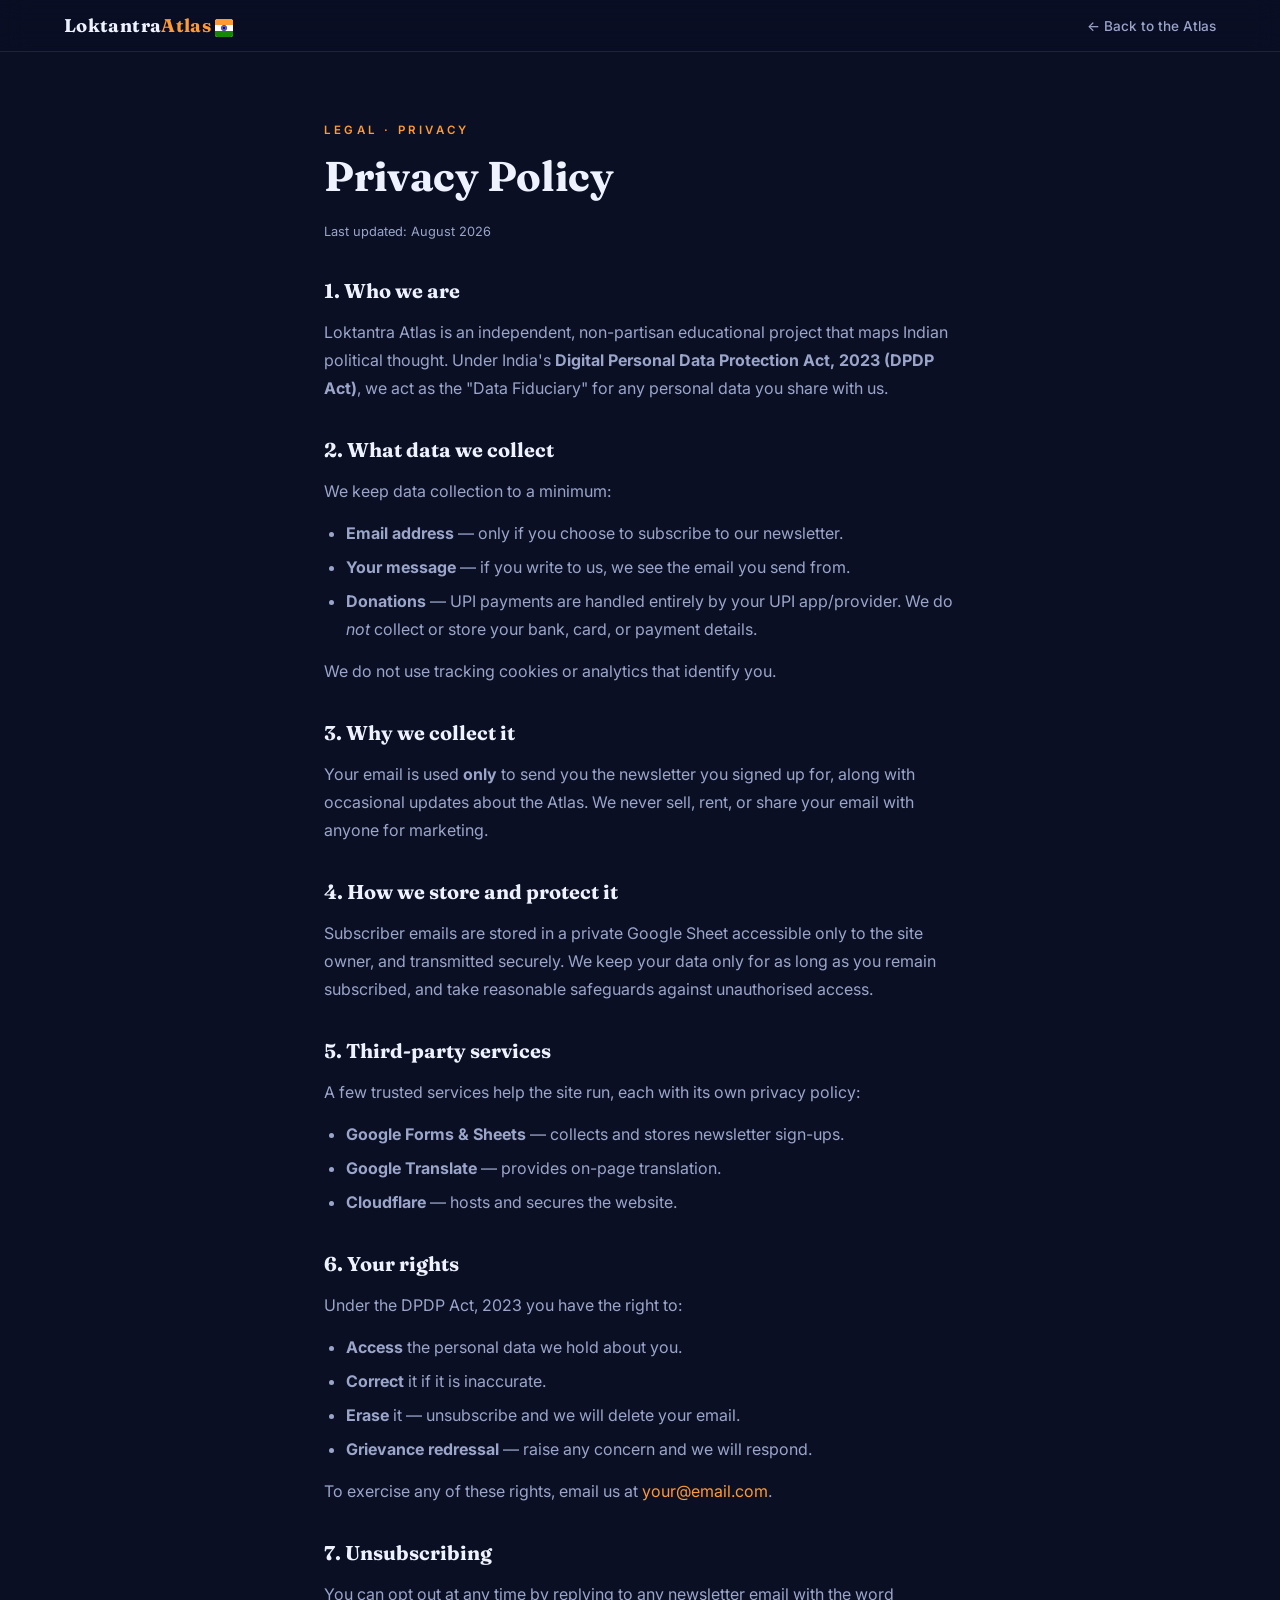
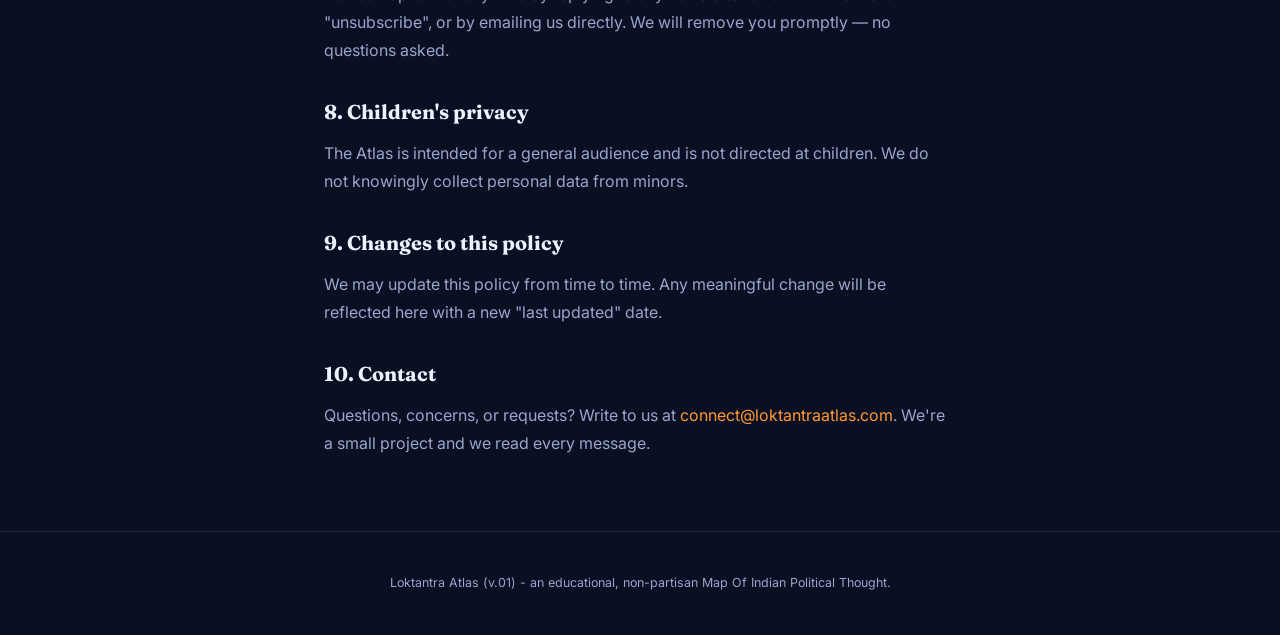
==== privacy.html @ 412d2cef "Add files via upload" ====
<!DOCTYPE html>
<html lang="en">
<head>
  <meta charset="UTF-8">
  <meta name="viewport" content="width=device-width, initial-scale=1.0">
  <title>Privacy Policy — Loktantra Atlas</title>
  <link rel="icon" type="image/svg+xml" href="flag.svg">
  <link rel="preconnect" href="https://fonts.googleapis.com">
  <link href="https://fonts.googleapis.com/css2?family=Fraunces:opsz,wght@9..144,500;9..144,700&family=Inter:wght@400;500;600;700&display=swap" rel="stylesheet">
  <link rel="stylesheet" href="css_style.css">
</head>
<body>

<nav>
  <div class="brand">Loktantra<span>Atlas</span><img src="flag.svg" alt="Indian flag" width="18" height="18"></div>
  <a class="backlink" href="index.html">← Back to the Atlas</a>
</nav>

<main class="privacy">
  <div class="kicker">Legal · Privacy</div>
  <h1>Privacy Policy</h1>
  <p class="updated">Last updated: August 2026</p>

  <h2>1. Who we are</h2>
  <p>Loktantra Atlas is an independent, non-partisan educational project that maps Indian political thought. Under India's <strong>Digital Personal Data Protection Act, 2023 (DPDP Act)</strong>, we act as the "Data Fiduciary" for any personal data you share with us.</p>

  <h2>2. What data we collect</h2>
  <p>We keep data collection to a minimum:</p>
  <ul>
    <li><strong>Email address</strong> — only if you choose to subscribe to our newsletter.</li>
    <li><strong>Your message</strong> — if you write to us, we see the email you send from.</li>
    <li><strong>Donations</strong> — UPI payments are handled entirely by your UPI app/provider. We do <em>not</em> collect or store your bank, card, or payment details.</li>
  </ul>
  <p>We do not use tracking cookies or analytics that identify you.</p>

  <h2>3. Why we collect it</h2>
  <p>Your email is used <strong>only</strong> to send you the newsletter you signed up for, along with occasional updates about the Atlas. We never sell, rent, or share your email with anyone for marketing.</p>

  <h2>4. How we store and protect it</h2>
  <p>Subscriber emails are stored in a private Google Sheet accessible only to the site owner, and transmitted securely. We keep your data only for as long as you remain subscribed, and take reasonable safeguards against unauthorised access.</p>

  <h2>5. Third-party services</h2>
  <p>A few trusted services help the site run, each with its own privacy policy:</p>
  <ul>
    <li><strong>Google Forms &amp; Sheets</strong> — collects and stores newsletter sign-ups.</li>
    <li><strong>Google Translate</strong> — provides on-page translation.</li>
    <li><strong>Cloudflare</strong> — hosts and secures the website.</li>
  </ul>

  <h2>6. Your rights</h2>
  <p>Under the DPDP Act, 2023 you have the right to:</p>
  <ul>
    <li><strong>Access</strong> the personal data we hold about you.</li>
    <li><strong>Correct</strong> it if it is inaccurate.</li>
    <li><strong>Erase</strong> it — unsubscribe and we will delete your email.</li>
    <li><strong>Grievance redressal</strong> — raise any concern and we will respond.</li>
  </ul>
  <p>To exercise any of these rights, email us at <a href="mailto:your@email.com">your@email.com</a>.</p>

  <h2>7. Unsubscribing</h2>
  <p>You can opt out at any time by replying to any newsletter email with the word "unsubscribe", or by emailing us directly. We will remove you promptly — no questions asked.</p>

  <h2>8. Children's privacy</h2>
  <p>The Atlas is intended for a general audience and is not directed at children. We do not knowingly collect personal data from minors.</p>

  <h2>9. Changes to this policy</h2>
  <p>We may update this policy from time to time. Any meaningful change will be reflected here with a new "last updated" date.</p>

  <h2>10. Contact</h2>
  <p>Questions, concerns, or requests? Write to us at <a href="mailto:connect@loktantraatlas.com">connect@loktantraatlas.com</a>. We're a small project and we read every message.</p>
</main>

<footer>
  Loktantra Atlas (v.01) - an educational, non-partisan Map Of Indian Political Thought.
</footer>

</body>
</html>
---- css_style.css ----
/* ============================================================
   STYLE.CSS — all the styling, organised by section.
   To restyle the site, start with DESIGN TOKENS below:
   change the colour values there and the whole site follows.
   ============================================================ */

/* ---------- 1. DESIGN TOKENS (edit colours here) ---------- */
:root{
  --bg:#0a0f24;        /* page background (deep navy) */
  --bg2:#0e1530;       /* unused spare tone */
  --card:#121a3a;      /* card background */
  --ink:#eef2ff;       /* main text colour */
  --muted:#9aa5c9;     /* secondary text colour */
  --saffron:#ff9933;   /* primary accent (Side B, buttons) */
  --green:#2fbf71;     /* secondary accent */
  --blue:#6ea8ff;      /* tertiary accent (Side A) */
  --gold:#ffd166;      /* freedom-era figure colour */
  --line:rgba(255,255,255,.09); /* hairline borders */
}

/* ---------- 2. BASE ---------- */
*{margin:0;padding:0;box-sizing:border-box}
html{scroll-behavior:smooth}
body{font-family:Inter,system-ui,sans-serif;background:var(--bg);color:var(--ink);overflow-x:hidden}
section{padding:90px 5vw;scroll-margin-top:70px} /* scroll-margin keeps headings clear of fixed nav */
h1,h2,h3,.brand{font-family:Fraunces,serif}      /* display font for headings */

/* ---------- 3. NAV ---------- */
nav{position:fixed;inset:0 0 auto 0;display:flex;justify-content:space-between;align-items:center;
  padding:14px 5vw;background:rgba(10,15,36,.72);backdrop-filter:blur(12px);
  border-bottom:1px solid var(--line);z-index:50}
.brand{font-weight:700;font-size:1.15rem;letter-spacing:.02em}
.brand span{color:var(--saffron)}
.brand img{height:18px;width:20px;vertical-align:middle;margin-left:8px;border-radius:3px}
nav ul{display:flex;gap:22px;list-style:none}
nav a{color:var(--muted);text-decoration:none;font-size:.88rem;font-weight:500;transition:.2s}
nav a:hover{color:var(--ink)}
@media(max-width:640px){
  nav{padding:8px 3vw}
  .brand{display:flex;flex-direction:column;align-items:flex-start;line-height:1.15;font-size:1rem}
  .brand span{display:flex;align-items:center}
  .brand img{margin-left:6px;vertical-align:middle}
  nav ul{gap:14px;flex-wrap:wrap;justify-content:center}
  nav a{font-size:.76rem}
  .langwrap select{max-width:92px;font-size:.68rem;padding:5px 7px}
}

/* ---------- 4. HERO ---------- */
header{min-height:94vh;display:grid;place-items:center;text-align:center;position:relative;overflow:hidden;padding:120px 5vw 70px}
.orb{position:absolute;border-radius:50%;filter:blur(95px);opacity:.32;pointer-events:none}
.o1{width:420px;height:420px;background:var(--saffron);top:-120px;left:-100px}
.o2{width:380px;height:380px;background:var(--green);bottom:-120px;right:-80px}
.o3{width:300px;height:300px;background:var(--blue);top:40%;left:60%}
.chakra{position:absolute;width:560px;height:560px;opacity:.14;animation:spin 70s linear infinite;pointer-events:none}
.kicker{color:var(--saffron);letter-spacing:.28em;font-size:.72rem;font-weight:600;text-transform:uppercase}
header h1{font-size:clamp(2.4rem,6vw,4.3rem);line-height:1.08;margin:18px 0 20px;font-weight:700}
.grad{background:linear-gradient(90deg,var(--saffron),#fff 50%,var(--green));-webkit-background-clip:text;background-clip:text;color:transparent}
header p.sub{max-width:720px;margin:0 auto;color:var(--muted);font-size:1.05rem;line-height:1.7}
.cta{display:flex;gap:14px;justify-content:center;margin-top:32px;flex-wrap:wrap}
.btn{padding:13px 26px;border-radius:99px;font-weight:600;font-size:.92rem;text-decoration:none;cursor:pointer;border:none;transition:.2s}
.btn.p{background:linear-gradient(120deg,var(--saffron),#ff7a1a);color:#221200;box-shadow:0 8px 30px rgba(255,153,51,.25)}
.btn.p:hover{transform:translateY(-2px)}
.btn.s{background:transparent;color:var(--ink);border:1px solid var(--line)}
.btn.s:hover{border-color:var(--blue);color:var(--blue)}
.stats{display:flex;gap:14px;justify-content:center;margin-top:44px;flex-wrap:wrap}
.stat{background:rgba(255,255,255,.04);border:1px solid var(--line);border-radius:14px;padding:12px 22px;min-width:120px}
.stat b{display:block;font-size:1.5rem;font-family:Fraunces}
.stat span{font-size:.72rem;color:var(--muted);letter-spacing:.08em;text-transform:uppercase}

/* ---------- FRAMEWORK / THEORY ---------- */
.tgrid{display:grid;grid-template-columns:repeat(auto-fit,minmax(280px,1fr));gap:22px;margin-top:34px}
.tcard{background:var(--card);border:1px solid var(--line);border-radius:18px;padding:26px}
.tcard .tag{display:inline-block;font-size:.68rem;letter-spacing:.06em;text-transform:uppercase;padding:4px 11px;border-radius:99px;border:1px solid var(--line);color:var(--muted);margin-bottom:14px}
.tcard h3{font-size:1.08rem;margin-bottom:12px;font-family:Fraunces;color:var(--ink)}
.tcard p{color:var(--muted);font-size:.9rem;line-height:1.7}
#framework .shead p{max-width:700px;margin:0 auto;text-align:left;line-height:1.8}

/* ---------- 5. SECTION HEADINGS ---------- */
.shead{max-width:820px;margin:0 auto 46px;text-align:center}
.shead h2{font-size:clamp(1.7rem,3.4vw,2.4rem);margin:12px 0}
.shead p{color:var(--muted);line-height:1.7}

/* ---------- 6. DEBATE CARDS ---------- */
.dgrid{display:grid;grid-template-columns:repeat(auto-fit,minmax(340px,1fr));gap:22px;max-width:1240px;margin:auto}
.card{background:var(--card);border:1px solid var(--line);border-radius:18px;padding:24px;transition:.25s}
.card:hover{transform:translateY(-4px);border-color:rgba(255,255,255,.18)}
.dhead{display:flex;gap:14px;align-items:flex-start;margin-bottom:16px}
.dnum{font-family:Fraunces;font-size:1.6rem;color:var(--saffron);opacity:.85}
.dhead h3{font-size:1.15rem}
.dhead p{color:var(--muted);font-size:.85rem;margin-top:3px}
.sides{display:grid;gap:12px}
.side{background:rgba(255,255,255,.03);border:1px solid var(--line);border-radius:12px;padding:14px 16px}
.side.a{border-left:3px solid var(--blue)}     /* blue edge = Side A */
.side.b{border-left:3px solid var(--saffron)}  /* saffron edge = Side B */
.side h4{font-size:.85rem;margin-bottom:8px;display:flex;align-items:center;gap:8px}
.side.a h4::before{content:"";width:8px;height:8px;border-radius:50%;background:var(--blue)}
.side.b h4::before{content:"";width:8px;height:8px;border-radius:50%;background:var(--saffron)}
.side ul{list-style:none}
.side li{color:var(--muted);font-size:.8rem;line-height:1.55;padding:3px 0 3px 16px;position:relative}
.side li::before{content:"•";position:absolute;left:4px;top:3px;font-size:.8rem;line-height:1.55}
.side.a li::before{color:var(--blue)}      /* blue bullets on the blue side */
.side.b li::before{color:var(--saffron)}   /* saffron bullets on the saffron side */


/* per-debate spectrum bar: gradient runs from Side A (blue) to Side B (saffron) */
.barlabels{display:flex;justify-content:space-between;font-size:.68rem;color:var(--muted);margin:14px 2px 6px;text-transform:uppercase;letter-spacing:.06em}
.bar{height:10px;border-radius:99px;position:relative;background:linear-gradient(90deg,#60b9e5,#c68119)}
.dot{position:absolute;top:50%;width:15px;height:15px;border-radius:50%;transform:translate(-50%,-50%);border:2px solid var(--bg);cursor:default;transition:.15s}
.dot:hover{transform:translate(-50%,-50%) scale(1.35)}
/* bigger touch targets on phones */
@media (pointer:coarse){.dot{width:20px;height:20px}
}

/* ---------- 7. THE MAP / COMPASS ---------- */
.mapwrap{display:grid;grid-template-columns:1.3fr .75fr;gap:24px;max-width:1240px;margin:auto}
@media(max-width:980px){.mapwrap{grid-template-columns:1fr}}
.mapbox{padding:14px}
svg#compass{width:100%;height:auto;display:block}
svg#compass text{font-family:Inter;user-select:none}
/* .pt = a mappable point; transform-box lets the pop-in animation scale from its own centre */
#compass .pt{cursor:pointer;transform-box:fill-box;transform-origin:center}
.panel{display:flex;flex-direction:column;gap:16px}
#detail{min-height:210px}
#detail h3{font-size:1.3rem;margin-bottom:10px}
#detail p{color:var(--muted);font-size:.88rem;line-height:1.65;margin-top:10px}
.chips{display:flex;flex-wrap:wrap;gap:8px}
.chip{font-size:.7rem;padding:5px 11px;border-radius:99px;border:1px solid var(--line);color:var(--ink);background:rgba(255,255,255,.05)}
.togs{display:flex;gap:10px;flex-wrap:wrap}
.tog{display:flex;align-items:center;gap:8px;font-size:.8rem;color:var(--muted);cursor:pointer;border:1px solid var(--line);padding:8px 14px;border-radius:99px}
.tog input{accent-color:var(--saffron)}
.legend{display:flex;flex-wrap:wrap;gap:10px 16px;font-size:.75rem;color:var(--muted)}
.legend i{width:10px;height:10px;border-radius:50%;display:inline-block;margin-right:6px}
.method{max-width:1240px;margin:22px auto 0;color:var(--muted);font-size:.75rem;text-align:center;line-height:1.7}
.method code{color:var(--gold)}
#tip{position:fixed;z-index:60;background:rgba(13,20,48,.96);border:1px solid var(--line);padding:8px 13px;border-radius:10px;font-size:.78rem;pointer-events:none;opacity:0;transition:opacity .12s;max-width:240px}
#tip b{display:block}#tip span{color:var(--muted);font-size:.7rem}

/* ---------- 8. DONATE ---------- */
.doncard{max-width:780px;margin:auto;border-radius:22px;padding:40px 34px;text-align:center;
  background:linear-gradient(var(--card),var(--card)) padding-box,
  linear-gradient(120deg,var(--saffron),var(--green)) border-box;
  border:1.5px solid transparent}
.doncard h2{font-size:1.8rem;margin-bottom:10px}
.doncard>p{color:var(--muted);max-width:520px;margin:0 auto 26px;line-height:1.7}
.amts{display:flex;gap:10px;justify-content:center;flex-wrap:wrap;margin-bottom:16px}
.amt{padding:10px 20px;border-radius:99px;border:1px solid var(--line);background:rgba(255,255,255,.05);color:var(--ink);cursor:pointer;font-weight:600;transition:.15s}
.amt.on{background:var(--saffron);color:#221200;border-color:var(--saffron)}
.custom{display:flex;gap:10px;justify-content:center;align-items:center;margin-bottom:22px;flex-wrap:wrap}
.custom input{background:rgba(255,255,255,.06);border:1px solid var(--line);border-radius:99px;padding:11px 18px;color:var(--ink);width:150px;font-size:.95rem;outline:none}
.custom input:focus{border-color:var(--saffron)}
.upirow{margin-top:18px;font-size:.8rem;color:var(--muted)}
.upirow code{background:rgba(255,255,255,.07);padding:4px 10px;border-radius:8px;color:var(--gold)}
.upirow button{background:none;border:none;color:var(--blue);cursor:pointer;font-size:.78rem;margin-left:8px}
/* UPI copy row — visible and styled */
.upirow{margin-top:20px;font-size:.82rem;color:var(--muted);display:flex;align-items:center;justify-content:center;gap:10px;flex-wrap:wrap}
.upirow code{background:rgba(255,255,255,.08);padding:9px 16px;border-radius:8px;color:var(--gold);font-size:.92rem;letter-spacing:.02em;user-select:all}
.upirow button{background:var(--saffron);color:#221200;border:none;padding:9px 18px;border-radius:99px;font-weight:600;font-size:.8rem;cursor:pointer;transition:.2s}
.upirow button:hover{transform:translateY(-1px)}
.trustnote{margin-top:16px;font-size:.75rem;color:var(--muted);max-width:460px;margin-left:auto;margin-right:auto}
/* QR code for desktop users */
.qrwrap{display:flex;flex-direction:column;align-items:center;gap:8px;margin-top:22px}
#qr{background:#fff;padding:12px;border-radius:14px;width:200px;height:200px}
.qrnote{font-size:.72rem;color:var(--muted)}

/* Copy UPI ID box */
.upi-copy-box{margin-top:0;margin-bottom:26px;background:rgba(255,255,255,.04);border:1px solid var(--line);border-radius:12px;padding:18px 22px;text-align:center}
.upi-label{font-size:.78rem;color:var(--muted);margin-bottom:10px;text-transform:uppercase;letter-spacing:.05em}
.upi-row{display:flex;align-items:center;justify-content:center;gap:12px;flex-wrap:wrap}
.upi-display{background:rgba(255,255,255,.08);padding:10px 16px;border-radius:8px;font-size:1rem;color:var(--gold);letter-spacing:.02em;user-select:all}
.copy-btn{background:var(--saffron);color:#221200;border:none;padding:10px 18px;border-radius:99px;font-weight:600;font-size:.85rem;cursor:pointer;transition:.2s}
.copy-btn:hover{transform:translateY(-1px);box-shadow:0 4px 12px rgba(255,153,51,.3)}
.copy-btn.copied{background:var(--green);color:#0a2410}
.upi-instruction{font-size:.72rem;color:var(--muted);margin-top:12px}

/* Custom amount hint */
.custom-hint{font-size:.72rem;color:var(--muted)}

/* QR Code */
.qrwrap{display:flex;flex-direction:column;align-items:center;gap:8px;margin-top:26px}
#qr{background:#fff;padding:12px;border-radius:14px;width:200px;height:200px}
.qrnote{font-size:.72rem;color:var(--muted)}

/* Trust note */
.trustnote{margin-top:24px;font-size:.75rem;color:var(--muted);max-width:480px;margin-left:auto;margin-right:auto;line-height:1.6}

/* ---------- 9. FOOTER ---------- */
footer{padding:40px 5vw;border-top:1px solid var(--line);text-align:center;color:var(--muted);font-size:.78rem;line-height:1.8}

/* ---------- 10. ANIMATIONS ---------- */
.reveal{opacity:0;transform:translateY(26px);transition:.7s ease}  /* scroll-reveal start state */
.reveal.on{opacity:1;transform:none}                                /* …and end state */
@keyframes spin{to{transform:rotate(360deg)}}                       /* hero chakra */
@keyframes pop{from{opacity:0;transform:scale(0)}to{opacity:1;transform:scale(1)}} /* map points */

/* ---------- 11. Language dropdown (Google translate.goog proxy) ---------- */
$('#langSel').addEventListener('change', e => {
  const lang = e.target.value;
  if (!lang) return;

  // English = just go to the original site
  if (lang === 'en') { location.href = SITE.url; return; }

  // Build Google's translated copy of the live site
  const base = new URL(SITE.url);
  const proxyHost = base.hostname.replace(/\./g, '-') + '.translate.goog';
  location.href = 'https://' + proxyHost + base.pathname +
    '?_x_tr_sl=en&_x_tr_tl=' + lang + '&_x_tr_hl=en';
});
/* ---------- LANGUAGE DROPDOWN ---------- */
.langwrap{display:flex;align-items:center;gap:6px}
.langicon{font-size:.9rem}
.langwrap select{
  background:var(--card);color:var(--ink);border:1px solid var(--line);
  border-radius:99px;padding:7px 12px;font-size:.8rem;font-family:Inter;
  outline:none;cursor:pointer;transition:.2s}
.langwrap select:hover{border-color:var(--saffron)}
@media(max-width:640px){.langwrap select{max-width:104px;font-size:.72rem;padding:6px 8px}}

/* ---------- CONNECT / NEWSLETTER ---------- */
.connect-card{max-width:640px;margin:auto;background:var(--card);border:1px solid var(--line);border-radius:18px;padding:32px;text-align:center}
.newsletter h3{font-size:1.15rem;margin-bottom:14px;font-family:Fraunces}
.nl-row{display:flex;gap:10px;justify-content:center;max-width:460px;margin:0 auto}
.nl-row input{flex:1;background:rgba(255,255,255,.06);border:1px solid var(--line);border-radius:99px;padding:12px 18px;color:var(--ink);font-family:Inter;font-size:.9rem;outline:none}
.nl-row input:focus{border-color:var(--saffron)}
.nl-note{margin:10px auto 20px;font-size:.72rem;color:var(--muted);max-width:460px;line-height:1.5}
.connect-divider{height:1px;background:var(--line);margin:26px 0}
.contact-line{display:flex;align-items:center;justify-content:center;gap:12px;flex-wrap:wrap;font-size:.88rem;color:var(--muted)}
.contact-email{color:var(--gold);text-decoration:none;font-weight:600}
.contact-email:hover{text-decoration:underline}
.copy-mail{background:var(--saffron);color:#221200;border:none;padding:7px 16px;border-radius:99px;font-weight:600;font-size:.75rem;cursor:pointer;transition:.2s}
.copy-mail:hover{transform:translateY(-1px)}
@media(max-width:640px){.nl-row{flex-direction:column}}

.debate-legend{
  flex-direction: row !important;
  justify-content: center !important;
  flex-wrap: wrap;
  gap: 18px;
  margin: 0 auto 30px;
  max-width: 800px;
  opacity: 1 !important; /* Just in case! */
  transform: none !important; 
}

.brand img{margin-left:3px}

/* ---------- PRIVACY PAGE ---------- */
.backlink{color:var(--muted);text-decoration:none;font-size:.85rem}
.backlink:hover{color:var(--ink)}
.privacy{max-width:760px;margin:0 auto;padding:120px 5vw 60px;color:var(--muted);line-height:1.75}
.privacy h1{font-family:Fraunces;font-size:clamp(1.9rem,4vw,2.6rem);color:var(--ink);margin-bottom:8px}
.privacy .updated{font-size:.8rem;margin-bottom:30px}
.privacy h2{font-family:Fraunces;font-size:1.25rem;color:var(--ink);margin:30px 0 10px}
.privacy p{margin-bottom:14px}
.privacy ul{margin:0 0 14px 22px}
.privacy li{margin-bottom:6px}
.privacy a{color:var(--saffron);text-decoration:none}
.privacy a:hover{text-decoration:underline}
.cookie-note{font-size:.72rem;opacity:.75;margin-top:10px}

/* ---------- CONSENT CHECKBOX ---------- */
.consent{display:flex;align-items:flex-start;gap:10px;margin:14px auto 0;max-width:460px;font-size:.78rem;color:var(--muted);text-align:left;cursor:pointer}
.consent input{margin-top:2px;accent-color:var(--saffron)}
.consent a{color:var(--saffron);text-decoration:none}
.consent a:hover{text-decoration:underline}
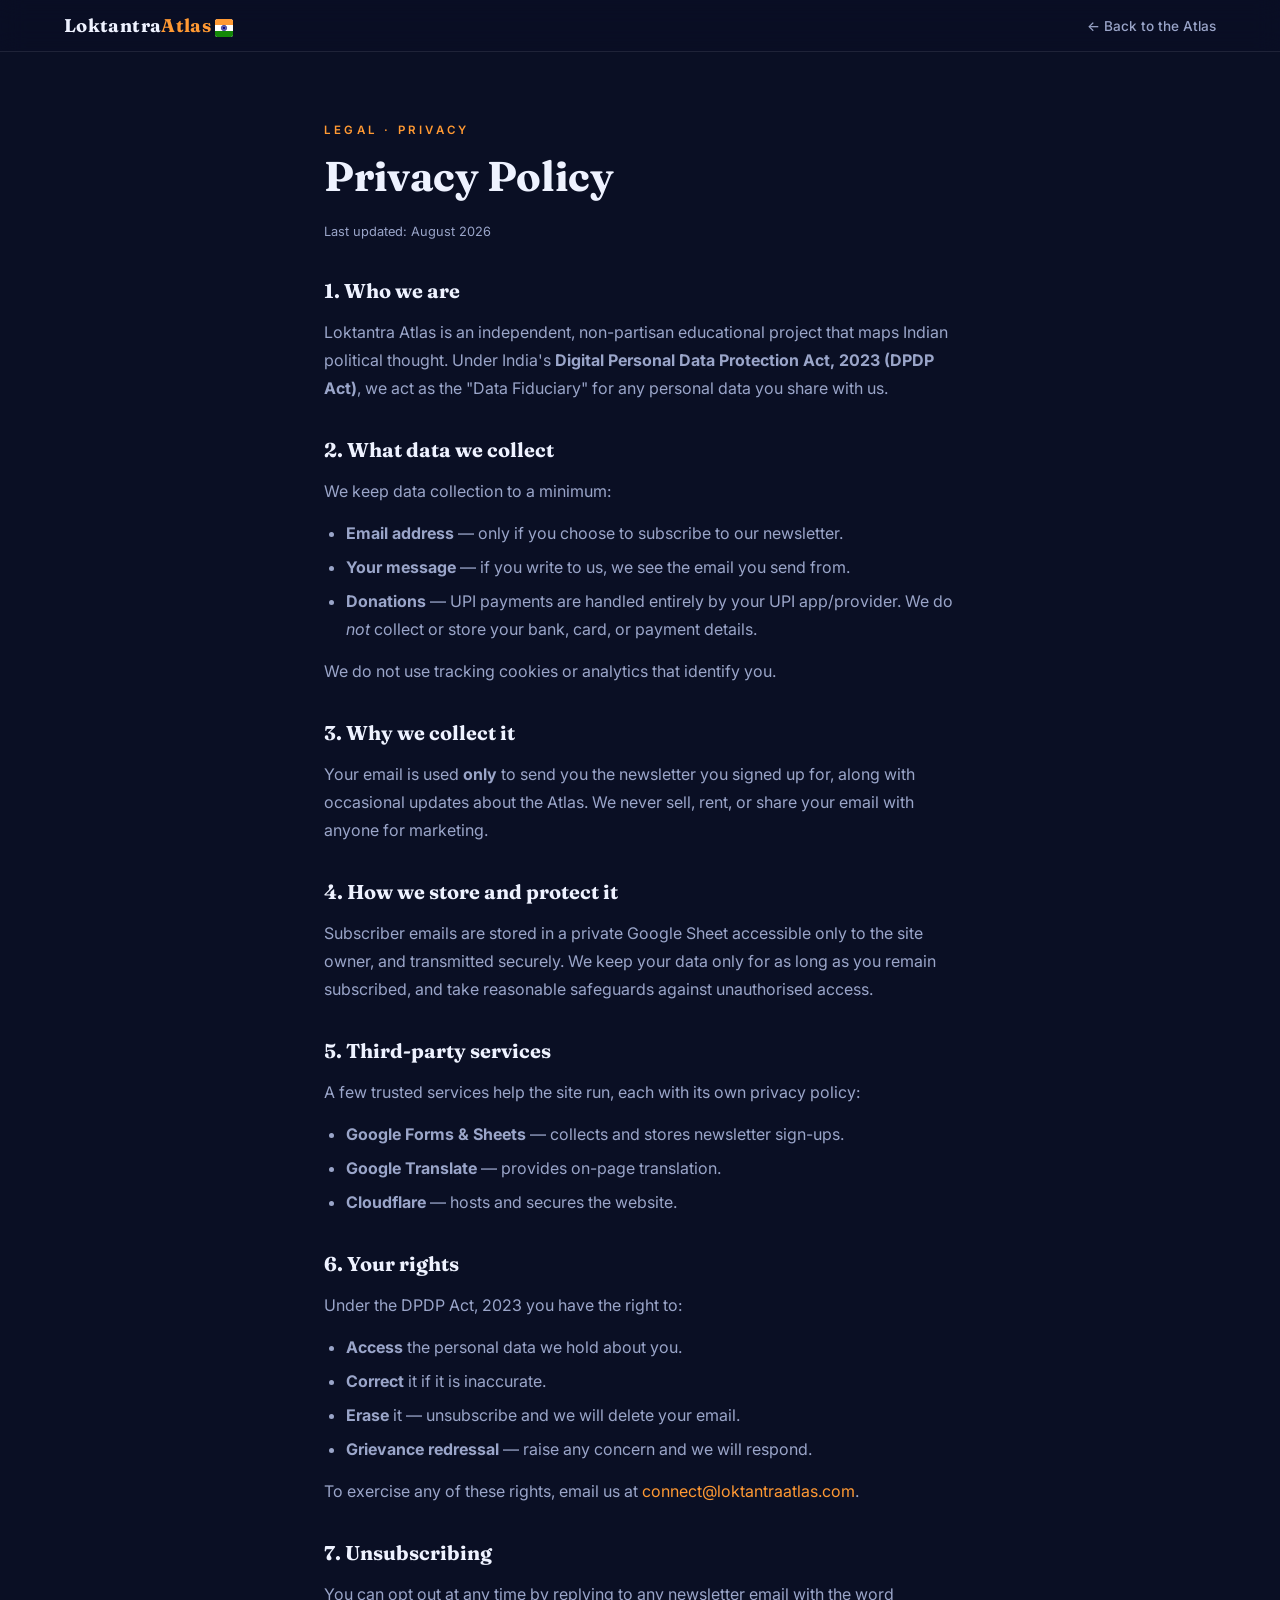
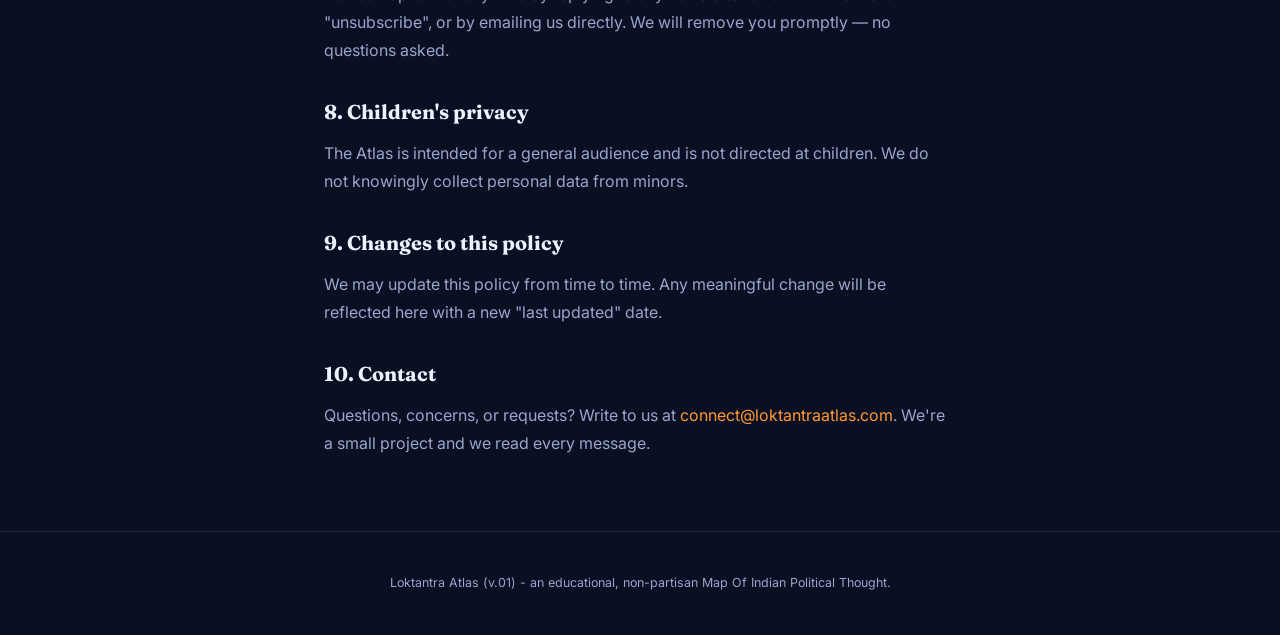
==== commit 5ae7193f: "Update privacy.html" ====
--- a/privacy.html
+++ b/privacy.html
@@ -55,7 +55,7 @@
     <li><strong>Erase</strong> it — unsubscribe and we will delete your email.</li>
     <li><strong>Grievance redressal</strong> — raise any concern and we will respond.</li>
   </ul>
-  <p>To exercise any of these rights, email us at <a href="mailto:your@email.com">your@email.com</a>.</p>
+  <p>To exercise any of these rights, email us at <a href="mailto:connect@loktantraatlas.com">connect@loktantraatlas.com</a>.</p>
 
   <h2>7. Unsubscribing</h2>
   <p>You can opt out at any time by replying to any newsletter email with the word "unsubscribe", or by emailing us directly. We will remove you promptly — no questions asked.</p>
@@ -75,4 +75,4 @@
 </footer>
 
 </body>
-</html>+</html>
--- a/css_style.css
+++ b/css_style.css
@@ -263,4 +263,8 @@
 .consent{display:flex;align-items:flex-start;gap:10px;margin:14px auto 0;max-width:460px;font-size:.78rem;color:var(--muted);text-align:left;cursor:pointer}
 .consent input{margin-top:2px;accent-color:var(--saffron)}
 .consent a{color:var(--saffron);text-decoration:none}
-.consent a:hover{text-decoration:underline}+.consent a:hover{text-decoration:underline}
+
+/* ---- hero typography tune ---- */
+.kicker.big{font-size:2.05rem;letter-spacing:.16em}
+.tagline{font-family:Fraunces,serif;font-weight:600;font-size:clamp(1.15rem,2.6vw,1.55rem);color:var(--saffron);margin:16px 0 10px}
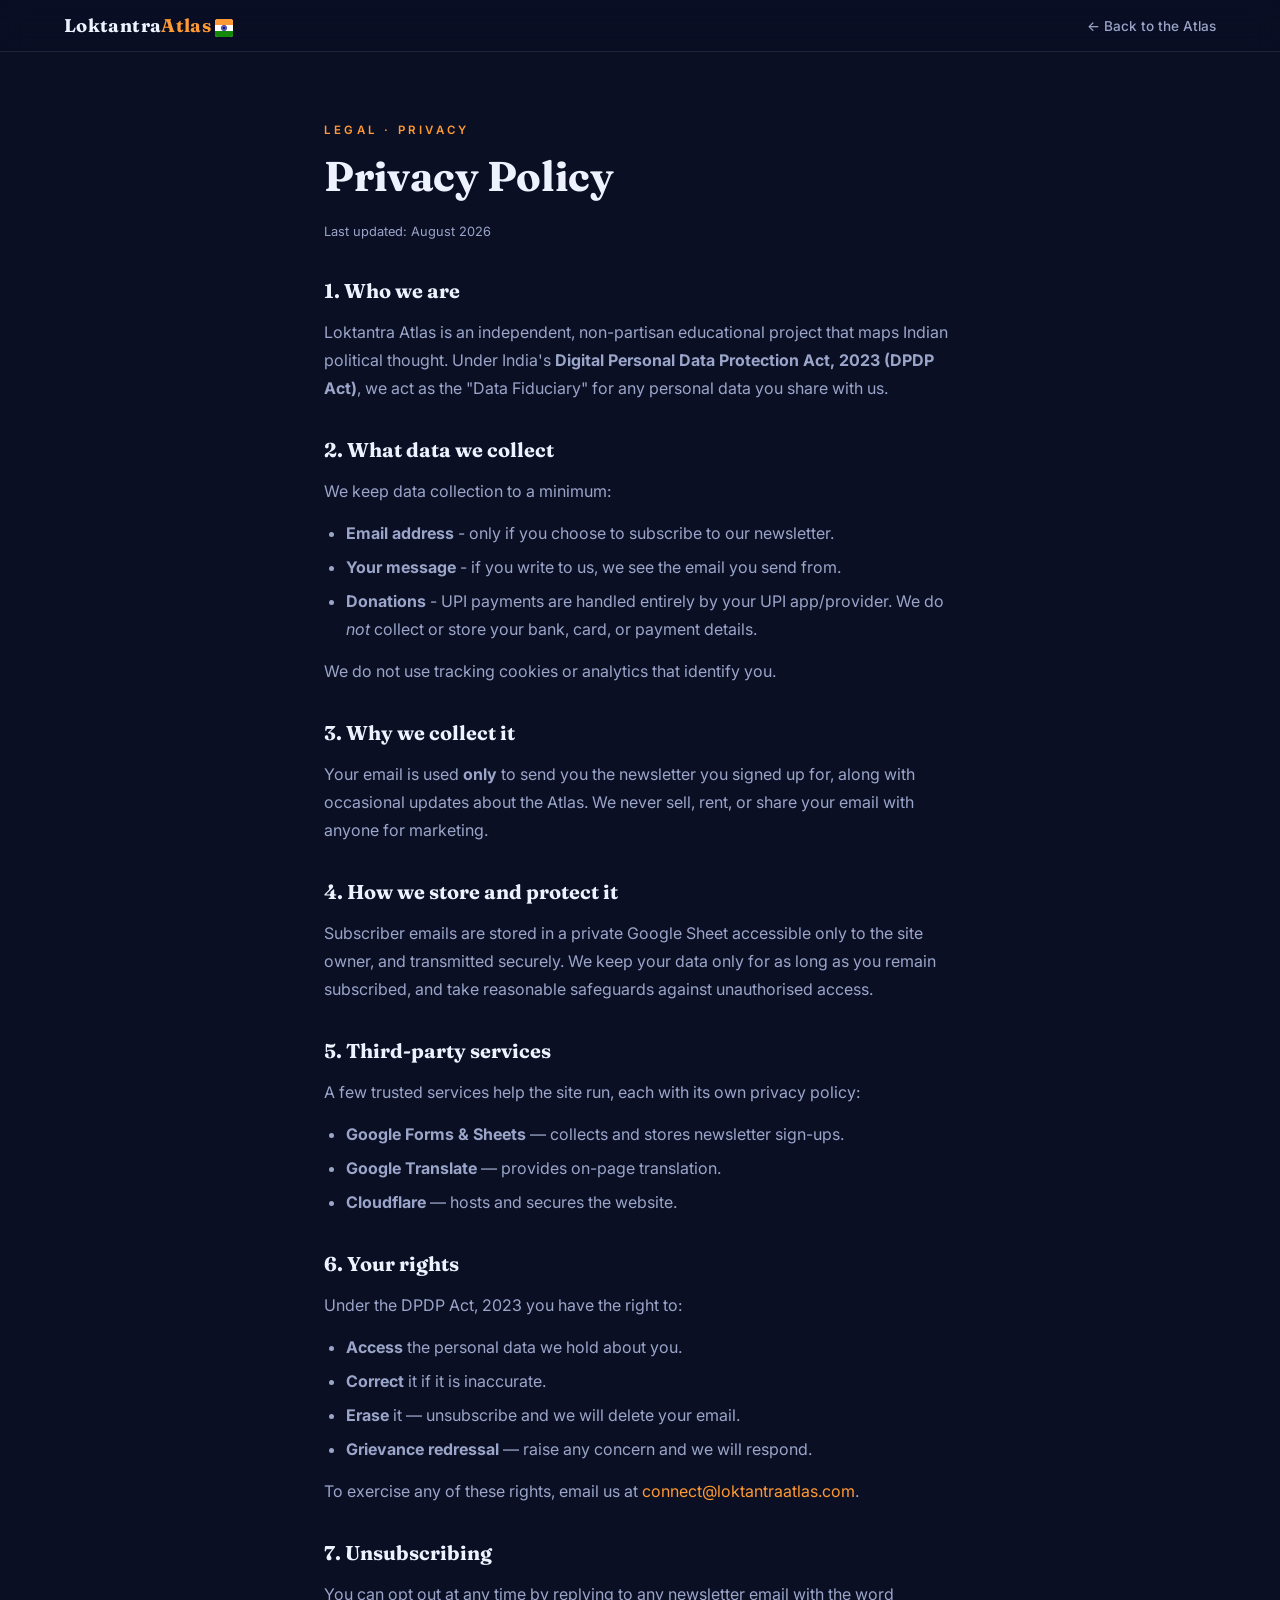
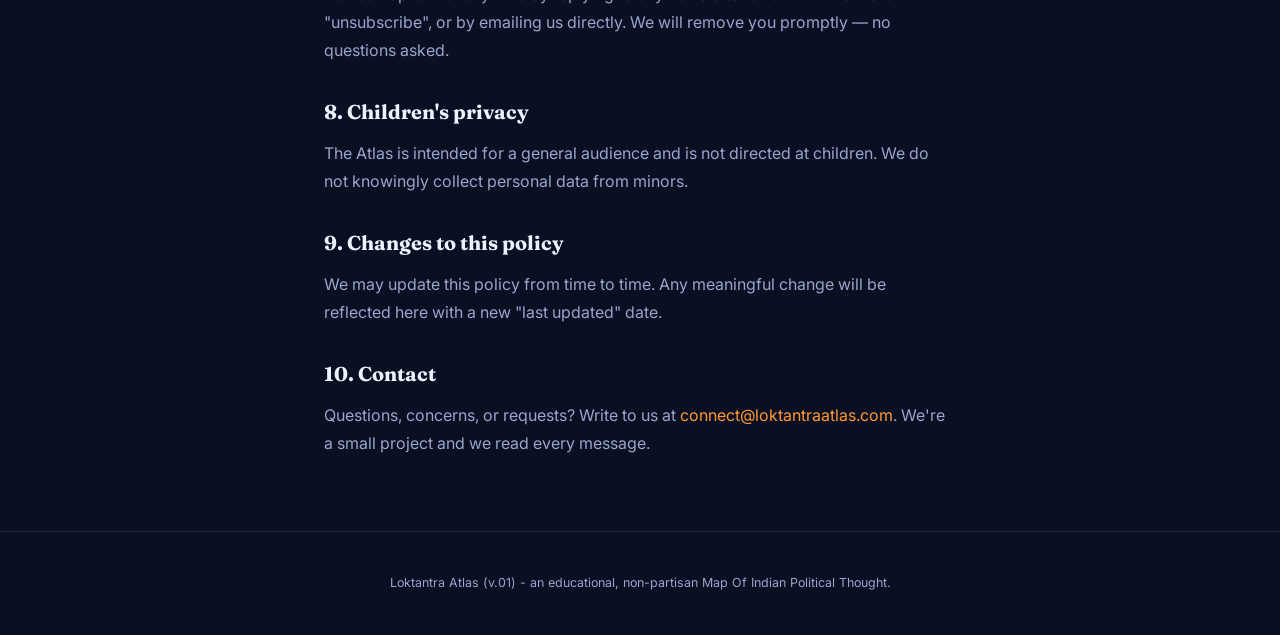
==== commit 75e7073f: "Update privacy.html" ====
--- a/privacy.html
+++ b/privacy.html
@@ -27,9 +27,9 @@
   <h2>2. What data we collect</h2>
   <p>We keep data collection to a minimum:</p>
   <ul>
-    <li><strong>Email address</strong> — only if you choose to subscribe to our newsletter.</li>
-    <li><strong>Your message</strong> — if you write to us, we see the email you send from.</li>
-    <li><strong>Donations</strong> — UPI payments are handled entirely by your UPI app/provider. We do <em>not</em> collect or store your bank, card, or payment details.</li>
+    <li><strong>Email address</strong> - only if you choose to subscribe to our newsletter.</li>
+    <li><strong>Your message</strong> - if you write to us, we see the email you send from.</li>
+    <li><strong>Donations</strong> - UPI payments are handled entirely by your UPI app/provider. We do <em>not</em> collect or store your bank, card, or payment details.</li>
   </ul>
   <p>We do not use tracking cookies or analytics that identify you.</p>
 
